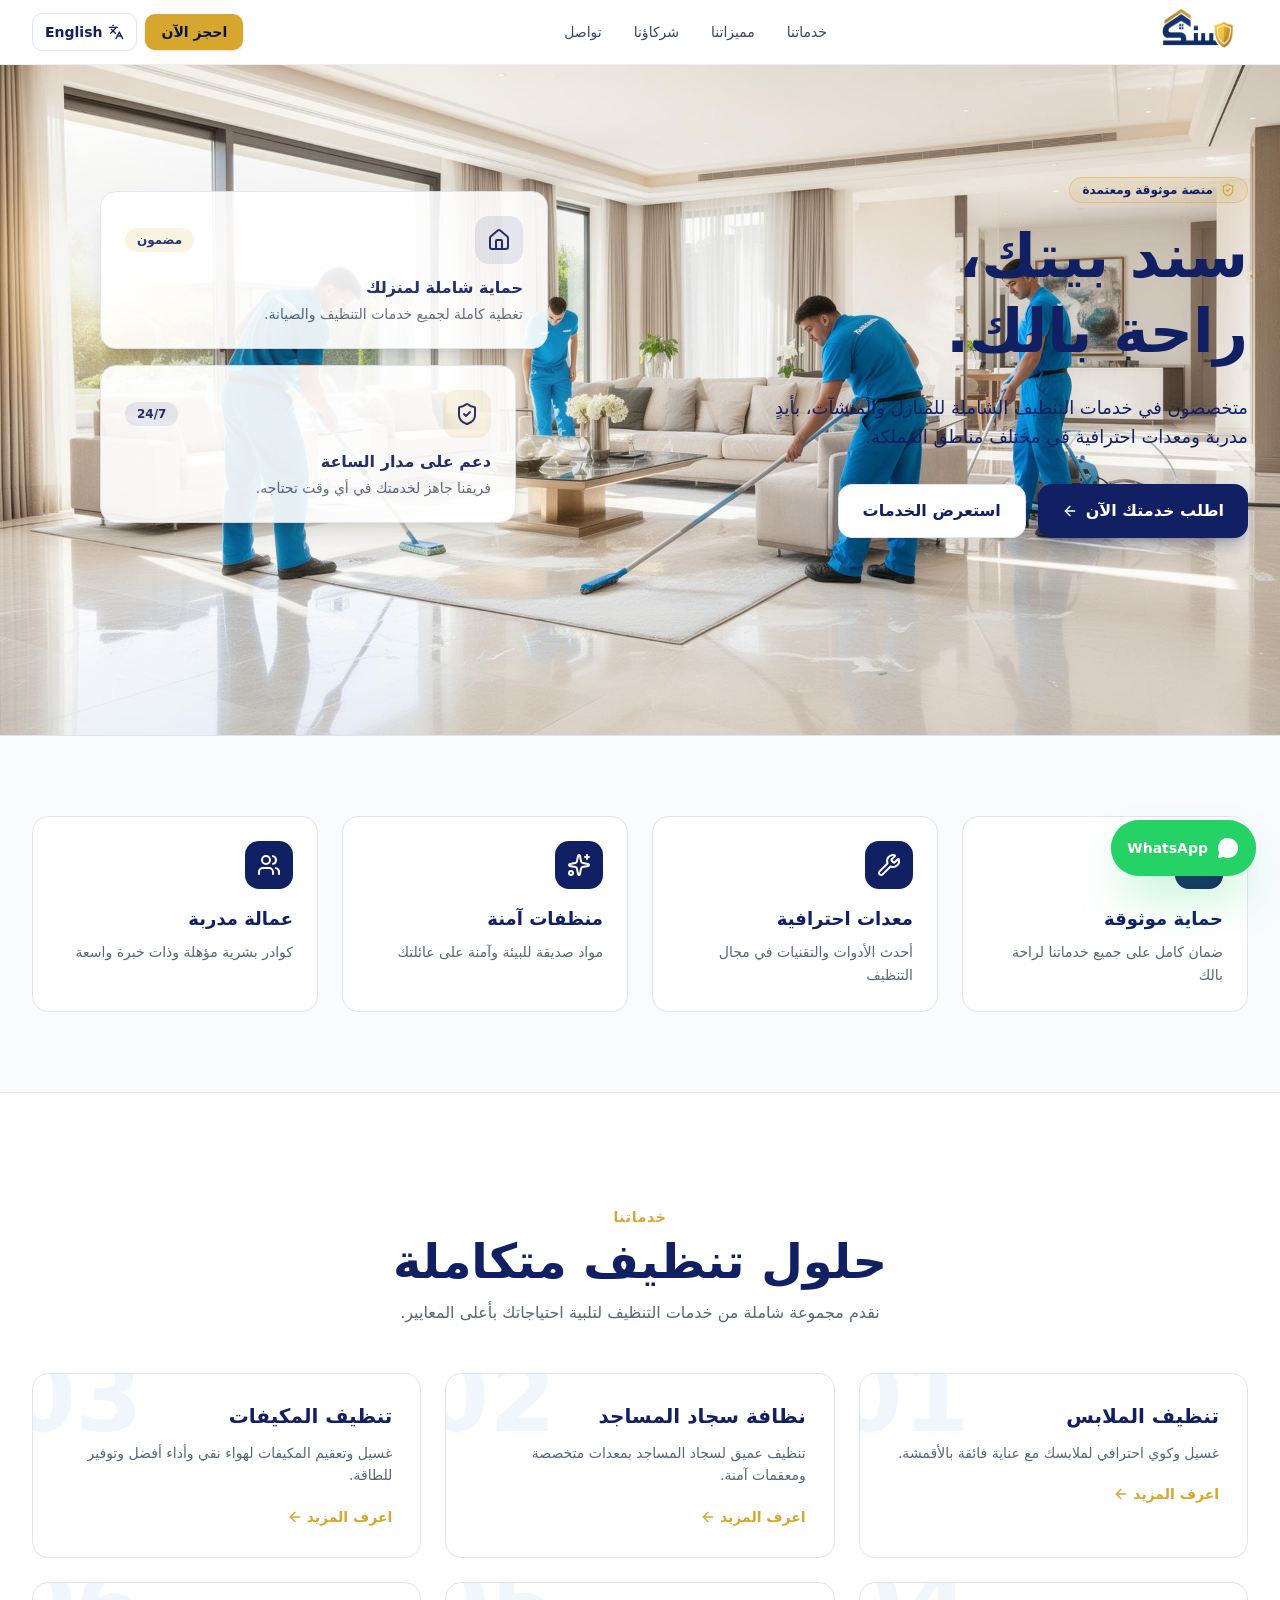
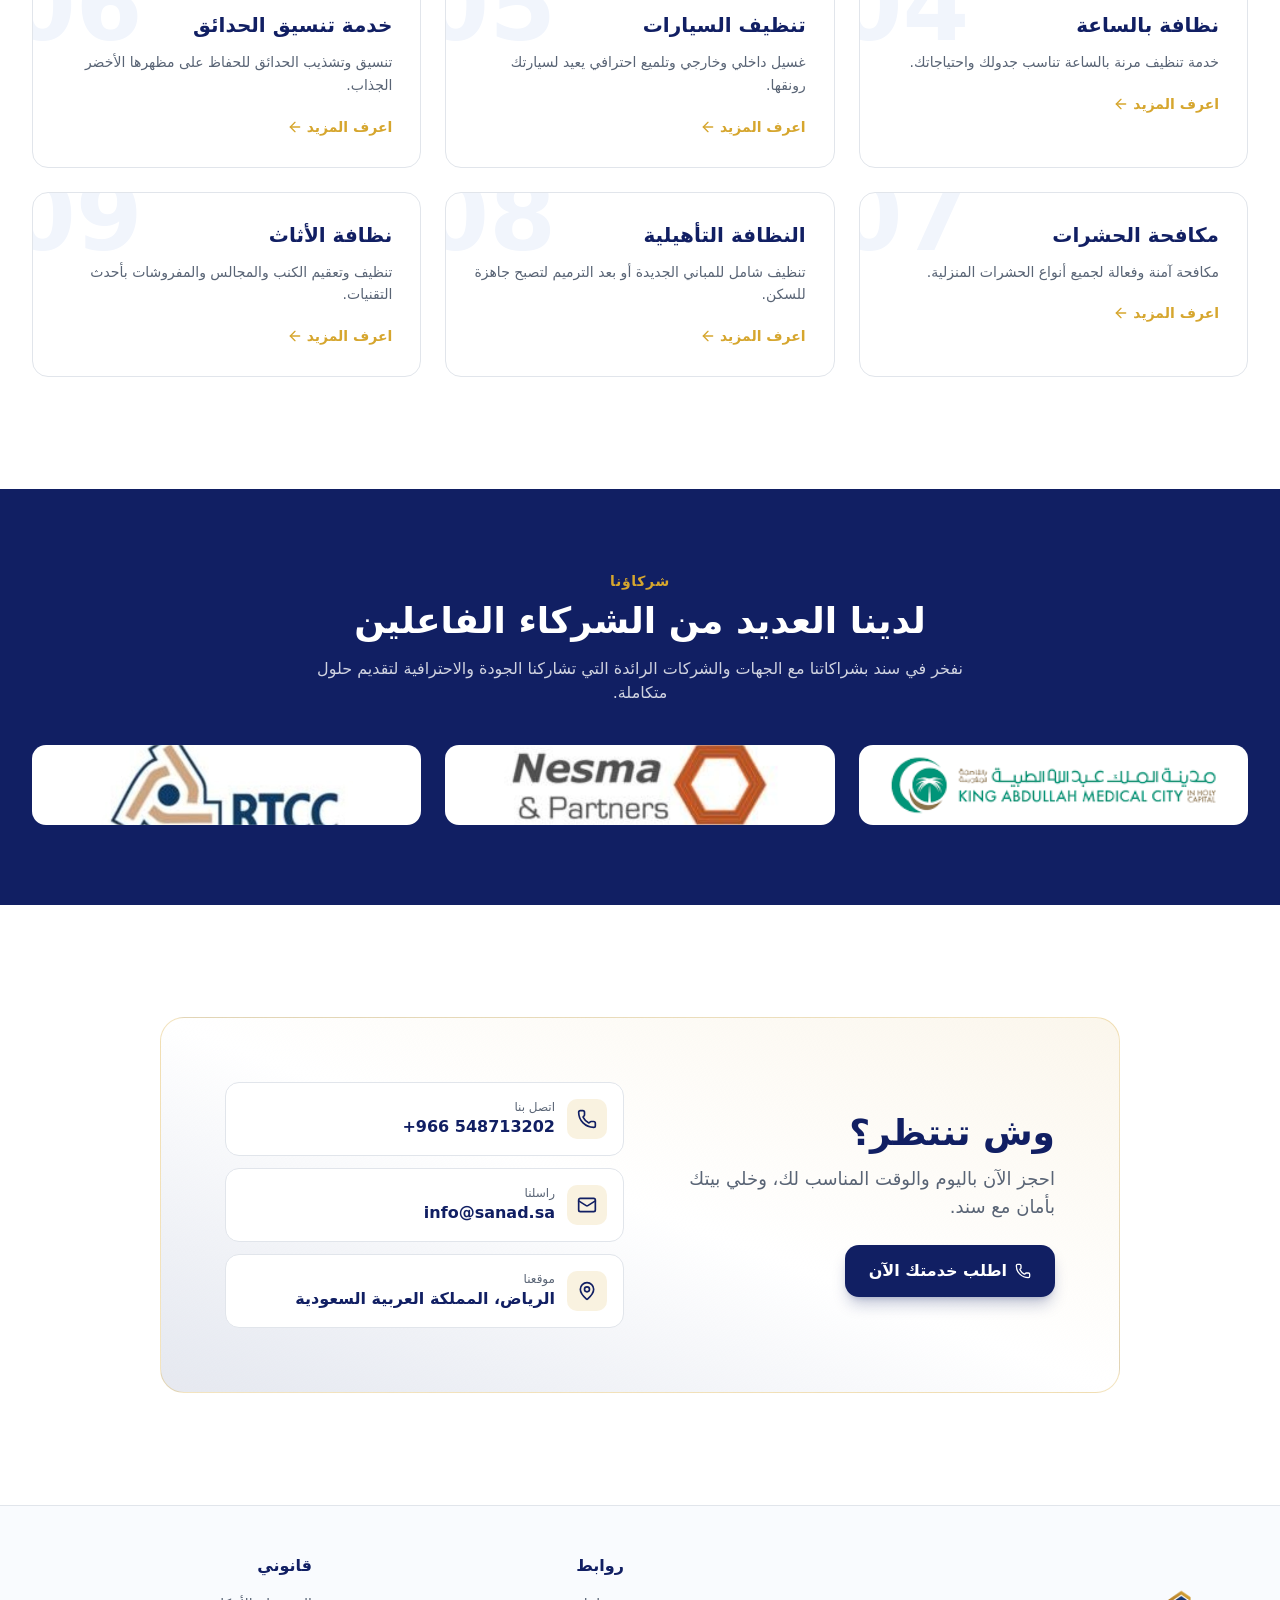
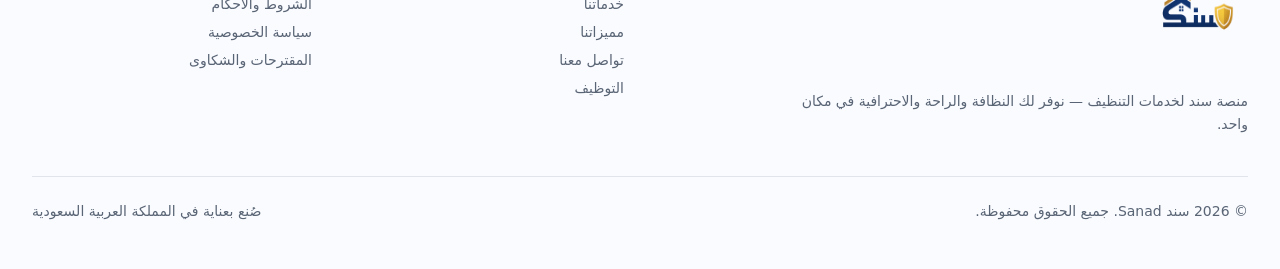
==== index-en.html @ 318b76b5 "first Sanad Push" ====
<!DOCTYPE html>
<html lang="ar" dir="rtl" data-tsd-source="assets/__root-3e9cccdb.tsx:116:5">
<head data-tsd-source="assets/__root-3e9cccdb.tsx:118:7">
    <meta charset="utf-8">
    <meta name="viewport" content="width=device-width, initial-scale=1">
    <link rel="stylesheet" href="assets/styles-c99f2f82.css" data-precedence="default">
    <link rel="stylesheet" href="https://fonts.googleapis.comassets/css2-e9511408.css?family=Tajawal:wght@400;500;700;900&amp;display=swap" data-precedence="default">
    <title>سند | خدمات العقار والصيانة المنزلية</title>
    <meta name="description" content="سند — منصة موثوقة لخدمات العقار والصيانة المنزلية في المملكة العربية السعودية. نوفر لك الحماية والراحة في منزلك.">
    <meta name="author" content="Sanad">
    <meta property="og:title" content="سند | خدمات العقار والصيانة المنزلية">
    <meta property="og:description" content="منصة موثوقة لخدمات العقار والصيانة المنزلية.">
    <meta property="og:type" content="website">
    <meta name="twitter:card" content="summary_large_image">
    <meta name="theme-color" content="#1a237e">
    <link rel="icon" href="/favicon.ico" type="image/x-icon">
    <style>
        /* Language toggle styles */
        body[data-lang="ar"] .lang-en { display: none; }
        body[data-lang="en"] .lang-ar { display: none; }
    </style>
</head>
<body data-lang="ar" data-tsd-source="assets/__root-3e9cccdb.tsx:121:7">
    <!--$-->
    <div class="min-h-screen bg-background text-foreground" dir="rtl" data-tsd-source="assets/index-b7a8ec6f.tsx:194:10">

        <!-- Header -->
        <header class="sticky top-0 z-50 border-b border-border/60 bg-background/85 backdrop-blur" data-tsd-source="assets/index-b7a8ec6f.tsx:196:7">
            <div class="mx-auto flex h-16 max-w-7xl items-center justify-between px-4 md:px-8" data-tsd-source="assets/index-b7a8ec6f.tsx:197:9">
                <div class="flex items-center gap-2" data-tsd-source="assets/index-b7a8ec6f.tsx:198:11">
                    <div  class="grid h-14 w-14 place-items-center rounded-lg bg-white text-primary" data-tsd-source="assets/index-b7a8ec6f.tsx:199:13">
                        <img style="height: 120px; width:100px " src="assets/sanadLogo.png" alt="شعار سند" class="h-12 w-12 object-contain">
                    </div>
                    <!--<span class="text-2xl font-black tracking-tight text-primary" data-tsd-source="assets/index-b7a8ec6f.tsx:202:13">سند</span>-->
                </div>
                <nav class="hidden items-center gap-8 text-sm font-medium text-foreground/80 md:flex" data-tsd-source="assets/index-b7a8ec6f.tsx:206:11">
                    <a href="#services" class="transition-colors hover:text-primary">
                        <span class="lang-ar">خدماتنا</span><span class="lang-en">Services</span>
                    </a>
                    <a href="#features" class="transition-colors hover:text-primary">
                        <span class="lang-ar">مميزاتنا</span><span class="lang-en">Features</span>
                    </a>
                    <a href="#partners" class="transition-colors hover:text-primary">
                        <span class="lang-ar">شركاؤنا</span><span class="lang-en">Partners</span>
                    </a>
                    <a href="#contact" class="transition-colors hover:text-primary">
                        <span class="lang-ar">تواصل</span><span class="lang-en">Contact</span>
                    </a>
                </nav>
                <div class="flex items-center gap-2" data-tsd-source="assets/index-b7a8ec6f.tsx:212:11">
                    <a href="#contact" class="inline-flex items-center gap-2 rounded-lg bg-gold px-4 py-2 text-sm font-bold text-gold-foreground shadow-sm transition hover:brightness-95">
                        <span class="lang-ar">احجز الآن</span><span class="lang-en">Book Now</span>
                    </a>
                    <button type="button" id="langToggle" aria-label="Toggle language" class="inline-flex items-center gap-1.5 rounded-lg border border-border bg-background px-3 py-2 text-sm font-bold text-primary transition hover:bg-secondary" data-tsd-source="assets/index-b7a8ec6f.tsx:216:13">
                        <svg xmlns="http://www.w3.org/2000/svg" width="24" height="24" viewBox="0 0 24 24" fill="none" stroke="currentColor" stroke-width="2" stroke-linecap="round" stroke-linejoin="round" class="lucide lucide-languages h-4 w-4" aria-hidden="true" data-tsd-source="assets/index-b7a8ec6f.tsx:217:15">
                            <path d="m5 8 6 6"></path>
                            <path d="m4 14 6-6 2-3"></path>
                            <path d="M2 5h12"></path>
                            <path d="M7 2h1"></path>
                            <path d="m22 22-5-10-5 10"></path>
                            <path d="M14 18h6"></path>
                        </svg>
                        <span id="langLabel">English</span>
                    </button>
                </div>
            </div>
        </header>


        <!-- Hero Section -->
        <section style="background-image: url(assets/Image/HeroImage.jpg); background-size: cover; background-position: center; height: 670px;" class="relative overflow-hidden" data-tsd-source="assets/index-b7a8ec6f.tsx:225:7">
            <div class="absolute inset-0 -z-10 bg-[radial-gradient(ellipse_at_top_right,theme(colors.gold/20),transparent_60%),radial-gradient(ellipse_at_bottom_left,theme(colors.primary/10),transparent_55%)]" data-tsd-source="assets/index-b7a8ec6f.tsx:226:9"></div>
            <div class="mx-auto grid max-w-7xl gap-12 px-4 py-20 md:grid-cols-2 md:px-8 md:py-28" data-tsd-source="assets/index-b7a8ec6f.tsx:227:9">
                <div class="flex flex-col justify-center" data-tsd-source="assets/index-b7a8ec6f.tsx:228:11">
                    <span class="mb-4 inline-flex w-fit items-center gap-2 rounded-full border border-gold/40 bg-gold/10 px-3 py-1 text-xs font-bold text-primary" data-tsd-source="assets/index-b7a8ec6f.tsx:229:13">
                        <svg xmlns="http://www.w3.org/2000/svg" width="24" height="24" viewBox="0 0 24 24" fill="none" stroke="currentColor" stroke-width="2" stroke-linecap="round" stroke-linejoin="round" class="lucide lucide-shield-check h-3.5 w-3.5 text-gold" aria-hidden="true" data-tsd-source="assets/index-b7a8ec6f.tsx:230:15">
                            <path d="M20 13c0 5-3.5 7.5-7.66 8.95a1 1 0 0 1-.67-.01C7.5 20.5 4 18 4 13V6a1 1 0 0 1 1-1c2 0 4.5-1.2 6.24-2.72a1.17 1.17 0 0 1 1.52 0C14.51 3.81 17 5 19 5a1 1 0 0 1 1 1z"></path>
                            <path d="m9 12 2 2 4-4"></path>
                        </svg>
                        <span class="lang-ar">منصة موثوقة ومعتمدة</span><span class="lang-en">Trusted & Certified Platform</span>
                    </span>
                    <h1 class="text-4xl font-black leading-tight text-primary md:text-6xl" data-tsd-source="assets/index-b7a8ec6f.tsx:233:13">
                        <span class="lang-ar">سند بيتك،<br>راحة بالك.</span>
                        <span class="lang-en">Sanad your home,<br>peace of mind.</span>
                    </h1>
                    <p class="text-primary mt-6 max-w-lg text-lg leading-relaxed text-muted-foreground " data-tsd-source="assets/index-b7a8ec6f.tsx:238:13">
                        <span class="lang-ar">متخصصون في خدمات التنظيف الشاملة للمنازل والمنشآت، بأيدٍ مدربة ومعدات احترافية في مختلف مناطق المملكة.</span>
                        <span class="lang-en">Specialists in comprehensive cleaning services for homes and facilities, with trained hands and professional equipment across the Kingdom.</span>
                    </p>
                    <div class="mt-8 flex flex-wrap gap-3" data-tsd-source="assets/index-b7a8ec6f.tsx:239:13">
                        <a href="#contact" class="inline-flex items-center gap-2 rounded-xl bg-primary px-6 py-3.5 text-base font-bold text-primary-foreground shadow-lg shadow-primary/25 transition hover:translate-y-[-1px]" data-tsd-source="assets/index-b7a8ec6f.tsx:240:15">
                            <span class="lang-ar">اطلب خدمتك الآن</span><span class="lang-en">Request Service Now</span>
                            <svg xmlns="http://www.w3.org/2000/svg" width="24" height="24" viewBox="0 0 24 24" fill="none" stroke="currentColor" stroke-width="2" stroke-linecap="round" stroke-linejoin="round" class="lucide lucide-arrow-left h-4 w-4" aria-hidden="true" data-tsd-source="assets/index-b7a8ec6f.tsx:242:17">
                                <path d="m12 19-7-7 7-7"></path>
                                <path d="M19 12H5"></path>
                            </svg>
                        </a>
                        <a href="#services" class="inline-flex items-center gap-2 rounded-xl border border-border bg-background px-6 py-3.5 text-base font-bold text-primary transition hover:bg-secondary" data-tsd-source="assets/index-b7a8ec6f.tsx:244:15">
                            <span class="lang-ar">استعرض الخدمات</span><span class="lang-en">Explore Services</span>
                        </a>
                    </div>
                </div>
                <div class="relative flex items-center justify-center" style="opacity: 90%;" data-tsd-source="assets/index-b7a8ec6f.tsx:249:11">
                    <div class="absolute inset-0 rounded-3xl bg-gradient-to-br from-primary/5 to-gold/10 blur-2xl" data-tsd-source="assets/index-b7a8ec6f.tsx:250:13"></div>
                    <div class="relative grid w-full max-w-md gap-4" data-tsd-source="assets/index-b7a8ec6f.tsx:251:13">
                        <div class="rounded-2xl border border-border bg-card p-6 shadow-xl" data-tsd-source="assets/index-b7a8ec6f.tsx:252:15">
                            <div class="mb-3 flex items-center justify-between" data-tsd-source="assets/index-b7a8ec6f.tsx:253:17">
                                <div class="grid h-12 w-12 place-items-center rounded-xl bg-primary/10 text-primary" data-tsd-source="assets/index-b7a8ec6f.tsx:254:19">
                                    <svg xmlns="http://www.w3.org/2000/svg" width="24" height="24" viewBox="0 0 24 24" fill="none" stroke="currentColor" stroke-width="2" stroke-linecap="round" stroke-linejoin="round" class="lucide lucide-house h-6 w-6" aria-hidden="true" data-tsd-source="assets/index-b7a8ec6f.tsx:255:21">
                                        <path d="M15 21v-8a1 1 0 0 0-1-1h-4a1 1 0 0 0-1 1v8"></path>
                                        <path d="M3 10a2 2 0 0 1 .709-1.528l7-6a2 2 0 0 1 2.582 0l7 6A2 2 0 0 1 21 10v9a2 2 0 0 1-2 2H5a2 2 0 0 1-2-2z"></path>
                                    </svg>
                                </div>
                                <span class="rounded-full bg-gold/15 px-3 py-1 text-xs font-bold text-primary" data-tsd-source="assets/index-b7a8ec6f.tsx:257:19">
                                    <span class="lang-ar">مضمون</span><span class="lang-en">Guaranteed</span>
                                </span>
                            </div>
                            <h3 class="font-bold text-primary" data-tsd-source="assets/index-b7a8ec6f.tsx:259:17">
                                <span class="lang-ar">حماية شاملة لمنزلك</span><span class="lang-en">Comprehensive Home Protection</span>
                            </h3>
                            <p class="mt-1 text-sm text-muted-foreground" data-tsd-source="assets/index-b7a8ec6f.tsx:260:17">
                                <span class="lang-ar">تغطية كاملة لجميع خدمات التنظيف والصيانة.</span><span class="lang-en">Complete coverage for all cleaning and maintenance services.</span>
                            </p>
                        </div>
                        <div class="ms-8 rounded-2xl border border-border bg-card p-6 shadow-xl" data-tsd-source="assets/index-b7a8ec6f.tsx:262:15">
                            <div class="mb-3 flex items-center justify-between" data-tsd-source="assets/index-b7a8ec6f.tsx:263:17">
                                <div class="grid h-12 w-12 place-items-center rounded-xl bg-gold/15 text-primary" data-tsd-source="assets/index-b7a8ec6f.tsx:264:19">
                                    <svg xmlns="http://www.w3.org/2000/svg" width="24" height="24" viewBox="0 0 24 24" fill="none" stroke="currentColor" stroke-width="2" stroke-linecap="round" stroke-linejoin="round" class="lucide lucide-shield-check h-6 w-6" aria-hidden="true" data-tsd-source="assets/index-b7a8ec6f.tsx:265:21">
                                        <path d="M20 13c0 5-3.5 7.5-7.66 8.95a1 1 0 0 1-.67-.01C7.5 20.5 4 18 4 13V6a1 1 0 0 1 1-1c2 0 4.5-1.2 6.24-2.72a1.17 1.17 0 0 1 1.52 0C14.51 3.81 17 5 19 5a1 1 0 0 1 1 1z"></path>
                                        <path d="m9 12 2 2 4-4"></path>
                                    </svg>
                                </div>
                                <span class="rounded-full bg-primary/10 px-3 py-1 text-xs font-bold text-primary" data-tsd-source="assets/index-b7a8ec6f.tsx:267:19">24/7</span>
                            </div>
                            <h3 class="font-bold text-primary" data-tsd-source="assets/index-b7a8ec6f.tsx:269:17">
                                <span class="lang-ar">دعم على مدار الساعة</span><span class="lang-en">24/7 Support</span>
                            </h3>
                            <p class="mt-1 text-sm text-muted-foreground" data-tsd-source="assets/index-b7a8ec6f.tsx:270:17">
                                <span class="lang-ar">فريقنا جاهز لخدمتك في أي وقت تحتاجه.</span><span class="lang-en">Our team is ready to serve you anytime you need.</span>
                            </p>
                        </div>
                    </div>
                </div>
            </div>
        </section>

        <!-- Features Section -->
        <section id="features" class="border-y border-border bg-secondary/40 py-16 md:py-20" data-tsd-source="assets/index-b7a8ec6f.tsx:278:7">
            <div class="mx-auto max-w-7xl px-4 md:px-8" data-tsd-source="assets/index-b7a8ec6f.tsx:279:9">
                <div class="grid gap-6 sm:grid-cols-2 lg:grid-cols-4" data-tsd-source="assets/index-b7a8ec6f.tsx:280:11">
                    <div class="group rounded-2xl border border-border bg-card p-6 transition hover:border-gold/60 hover:shadow-lg" data-tsd-source="assets/index-b7a8ec6f.tsx:286:20">
                        <div class="mb-4 grid h-12 w-12 place-items-center rounded-xl bg-primary text-primary-foreground transition group-hover:bg-gold group-hover:text-gold-foreground" data-tsd-source="assets/index-b7a8ec6f.tsx:287:19">
                            <svg xmlns="http://www.w3.org/2000/svg" width="24" height="24" viewBox="0 0 24 24" fill="none" stroke="currentColor" stroke-width="2" stroke-linecap="round" stroke-linejoin="round" class="lucide lucide-shield-check h-6 w-6" aria-hidden="true" data-tsd-source="assets/index-b7a8ec6f.tsx:288:21">
                                <path d="M20 13c0 5-3.5 7.5-7.66 8.95a1 1 0 0 1-.67-.01C7.5 20.5 4 18 4 13V6a1 1 0 0 1 1-1c2 0 4.5-1.2 6.24-2.72a1.17 1.17 0 0 1 1.52 0C14.51 3.81 17 5 19 5a1 1 0 0 1 1 1z"></path>
                                <path d="m9 12 2 2 4-4"></path>
                            </svg>
                        </div>
                        <h3 class="text-lg font-bold text-primary" data-tsd-source="assets/index-b7a8ec6f.tsx:290:19">
                            <span class="lang-ar">حماية موثوقة</span><span class="lang-en">Reliable Protection</span>
                        </h3>
                        <p class="mt-2 text-sm leading-relaxed text-muted-foreground" data-tsd-source="assets/index-b7a8ec6f.tsx:291:19">
                            <span class="lang-ar">ضمان كامل على جميع خدماتنا لراحة بالك</span><span class="lang-en">Full guarantee on all our services for your peace of mind</span>
                        </p>
                    </div>
                    <div class="group rounded-2xl border border-border bg-card p-6 transition hover:border-gold/60 hover:shadow-lg" data-tsd-source="assets/index-b7a8ec6f.tsx:286:20">
                        <div class="mb-4 grid h-12 w-12 place-items-center rounded-xl bg-primary text-primary-foreground transition group-hover:bg-gold group-hover:text-gold-foreground" data-tsd-source="assets/index-b7a8ec6f.tsx:287:19">
                            <svg xmlns="http://www.w3.org/2000/svg" width="24" height="24" viewBox="0 0 24 24" fill="none" stroke="currentColor" stroke-width="2" stroke-linecap="round" stroke-linejoin="round" class="lucide lucide-wrench h-6 w-6" aria-hidden="true" data-tsd-source="assets/index-b7a8ec6f.tsx:288:21">
                                <path d="M14.7 6.3a1 1 0 0 0 0 1.4l1.6 1.6a1 1 0 0 0 1.4 0l3.106-3.105c.32-.322.863-.22.983.218a6 6 0 0 1-8.259 7.057l-7.91 7.91a1 1 0 0 1-2.999-3l7.91-7.91a6 6 0 0 1 7.057-8.259c.438.12.54.662.219.984z"></path>
                            </svg>
                        </div>
                        <h3 class="text-lg font-bold text-primary" data-tsd-source="assets/index-b7a8ec6f.tsx:290:19">
                            <span class="lang-ar">معدات احترافية</span><span class="lang-en">Professional Equipment</span>
                        </h3>
                        <p class="mt-2 text-sm leading-relaxed text-muted-foreground" data-tsd-source="assets/index-b7a8ec6f.tsx:291:19">
                            <span class="lang-ar">أحدث الأدوات والتقنيات في مجال التنظيف</span><span class="lang-en">Latest tools and technologies in cleaning</span>
                        </p>
                    </div>
                    <div class="group rounded-2xl border border-border bg-card p-6 transition hover:border-gold/60 hover:shadow-lg" data-tsd-source="assets/index-b7a8ec6f.tsx:286:20">
                        <div class="mb-4 grid h-12 w-12 place-items-center rounded-xl bg-primary text-primary-foreground transition group-hover:bg-gold group-hover:text-gold-foreground" data-tsd-source="assets/index-b7a8ec6f.tsx:287:19">
                            <svg xmlns="http://www.w3.org/2000/svg" width="24" height="24" viewBox="0 0 24 24" fill="none" stroke="currentColor" stroke-width="2" stroke-linecap="round" stroke-linejoin="round" class="lucide lucide-sparkles h-6 w-6" aria-hidden="true" data-tsd-source="assets/index-b7a8ec6f.tsx:288:21">
                                <path d="M11.017 2.814a1 1 0 0 1 1.966 0l1.051 5.558a2 2 0 0 0 1.594 1.594l5.558 1.051a1 1 0 0 1 0 1.966l-5.558 1.051a2 2 0 0 0-1.594 1.594l-1.051 5.558a1 1 0 0 1-1.966 0l-1.051-5.558a2 2 0 0 0-1.594-1.594l-5.558-1.051a1 1 0 0 1 0-1.966l5.558-1.051a2 2 0 0 0 1.594-1.594z"></path>
                                <path d="M20 2v4"></path>
                                <path d="M22 4h-4"></path>
                                <circle cx="4" cy="20" r="2"></circle>
                            </svg>
                        </div>
                        <h3 class="text-lg font-bold text-primary" data-tsd-source="assets/index-b7a8ec6f.tsx:290:19">
                            <span class="lang-ar">منظفات آمنة</span><span class="lang-en">Safe Detergents</span>
                        </h3>
                        <p class="mt-2 text-sm leading-relaxed text-muted-foreground" data-tsd-source="assets/index-b7a8ec6f.tsx:291:19">
                            <span class="lang-ar">مواد صديقة للبيئة وآمنة على عائلتك</span><span class="lang-en">Eco-friendly and safe for your family</span>
                        </p>
                    </div>
                    <div class="group rounded-2xl border border-border bg-card p-6 transition hover:border-gold/60 hover:shadow-lg" data-tsd-source="assets/index-b7a8ec6f.tsx:286:20">
                        <div class="mb-4 grid h-12 w-12 place-items-center rounded-xl bg-primary text-primary-foreground transition group-hover:bg-gold group-hover:text-gold-foreground" data-tsd-source="assets/index-b7a8ec6f.tsx:287:19">
                            <svg xmlns="http://www.w3.org/2000/svg" width="24" height="24" viewBox="0 0 24 24" fill="none" stroke="currentColor" stroke-width="2" stroke-linecap="round" stroke-linejoin="round" class="lucide lucide-users h-6 w-6" aria-hidden="true" data-tsd-source="assets/index-b7a8ec6f.tsx:288:21">
                                <path d="M16 21v-2a4 4 0 0 0-4-4H6a4 4 0 0 0-4 4v2"></path>
                                <path d="M16 3.128a4 4 0 0 1 0 7.744"></path>
                                <path d="M22 21v-2a4 4 0 0 0-3-3.87"></path>
                                <circle cx="9" cy="7" r="4"></circle>
                            </svg>
                        </div>
                        <h3 class="text-lg font-bold text-primary" data-tsd-source="assets/index-b7a8ec6f.tsx:290:19">
                            <span class="lang-ar">عمالة مدربة</span><span class="lang-en">Trained Staff</span>
                        </h3>
                        <p class="mt-2 text-sm leading-relaxed text-muted-foreground" data-tsd-source="assets/index-b7a8ec6f.tsx:291:19">
                            <span class="lang-ar">كوادر بشرية مؤهلة وذات خبرة واسعة</span><span class="lang-en">Qualified and experienced personnel</span>
                        </p>
                    </div>
                </div>
            </div>
        </section>

        <!-- Services Section -->
        <section id="services" class="py-20 md:py-28" data-tsd-source="assets/index-b7a8ec6f.tsx:299:7">
            <div class="mx-auto max-w-7xl px-4 md:px-8" data-tsd-source="assets/index-b7a8ec6f.tsx:300:9">
                <div class="mb-12 text-center" data-tsd-source="assets/index-b7a8ec6f.tsx:301:11">
                    <span class="text-sm font-bold uppercase tracking-wider text-gold" data-tsd-source="assets/index-b7a8ec6f.tsx:302:13">
                        <span class="lang-ar">خدماتنا</span><span class="lang-en">Our Services</span>
                    </span>
                    <h2 class="mt-2 text-3xl font-black text-primary md:text-5xl" data-tsd-source="assets/index-b7a8ec6f.tsx:303:13">
                        <span class="lang-ar">حلول تنظيف متكاملة</span><span class="lang-en">Integrated Cleaning Solutions</span>
                    </h2>
                    <p class="mx-auto mt-4 max-w-2xl text-muted-foreground" data-tsd-source="assets/index-b7a8ec6f.tsx:304:13">
                        <span class="lang-ar">نقدم مجموعة شاملة من خدمات التنظيف لتلبية احتياجاتك بأعلى المعايير.</span><span class="lang-en">We offer a comprehensive range of cleaning services to meet your needs with the highest standards.</span>
                    </p>
                </div>
                <div class="grid gap-6 md:grid-cols-2 lg:grid-cols-3" data-tsd-source="assets/index-b7a8ec6f.tsx:306:11">

                    <!-- Service 01 -->
                    <div class="relative overflow-hidden rounded-2xl border border-border bg-card p-7 transition hover:shadow-xl" data-tsd-source="assets/index-b7a8ec6f.tsx:307:39">
                        <div class="absolute -end-6 -top-6 text-8xl font-black text-secondary" data-tsd-source="assets/index-b7a8ec6f.tsx:308:17">01</div>
                        <div class="relative" data-tsd-source="assets/index-b7a8ec6f.tsx:311:17">
                            <h3 class="text-xl font-bold text-primary" data-tsd-source="assets/index-b7a8ec6f.tsx:312:19">
                                <span class="lang-ar">تنظيف الملابس</span><span class="lang-en">Laundry Cleaning</span>
                            </h3>
                            <p class="mt-3 text-sm leading-relaxed text-muted-foreground" data-tsd-source="assets/index-b7a8ec6f.tsx:313:19">
                                <span class="lang-ar">غسيل وكوي احترافي لملابسك مع عناية فائقة بالأقمشة.</span><span class="lang-en">Professional washing and ironing for your clothes with utmost fabric care.</span>
                            </p>
                            <div class="mt-5 inline-flex items-center gap-1 text-sm font-bold text-gold" data-tsd-source="assets/index-b7a8ec6f.tsx:314:19">
                                <span class="lang-ar">اعرف المزيد</span><span class="lang-en">Learn More</span>
                                <svg xmlns="http://www.w3.org/2000/svg" width="24" height="24" viewBox="0 0 24 24" fill="none" stroke="currentColor" stroke-width="2" stroke-linecap="round" stroke-linejoin="round" class="lucide lucide-arrow-left h-4 w-4" aria-hidden="true" data-tsd-source="assets/index-b7a8ec6f.tsx:315:35">
                                    <path d="m12 19-7-7 7-7"></path>
                                    <path d="M19 12H5"></path>
                                </svg>
                            </div>
                        </div>
                    </div>

                    <!-- Service 02 -->
                    <div class="relative overflow-hidden rounded-2xl border border-border bg-card p-7 transition hover:shadow-xl" data-tsd-source="assets/index-b7a8ec6f.tsx:307:39">
                        <div class="absolute -end-6 -top-6 text-8xl font-black text-secondary" data-tsd-source="assets/index-b7a8ec6f.tsx:308:17">02</div>
                        <div class="relative" data-tsd-source="assets/index-b7a8ec6f.tsx:311:17">
                            <h3 class="text-xl font-bold text-primary" data-tsd-source="assets/index-b7a8ec6f.tsx:312:19">
                                <span class="lang-ar">نظافة سجاد المساجد</span><span class="lang-en">Mosque Carpet Cleaning</span>
                            </h3>
                            <p class="mt-3 text-sm leading-relaxed text-muted-foreground" data-tsd-source="assets/index-b7a8ec6f.tsx:313:19">
                                <span class="lang-ar">تنظيف عميق لسجاد المساجد بمعدات متخصصة ومعقمات آمنة.</span><span class="lang-en">Deep cleaning of mosque carpets with specialized equipment and safe disinfectants.</span>
                            </p>
                            <div class="mt-5 inline-flex items-center gap-1 text-sm font-bold text-gold" data-tsd-source="assets/index-b7a8ec6f.tsx:314:19">
                                <span class="lang-ar">اعرف المزيد</span><span class="lang-en">Learn More</span>
                                <svg xmlns="http://www.w3.org/2000/svg" width="24" height="24" viewBox="0 0 24 24" fill="none" stroke="currentColor" stroke-width="2" stroke-linecap="round" stroke-linejoin="round" class="lucide lucide-arrow-left h-4 w-4" aria-hidden="true" data-tsd-source="assets/index-b7a8ec6f.tsx:315:35">
                                    <path d="m12 19-7-7 7-7"></path>
                                    <path d="M19 12H5"></path>
                                </svg>
                            </div>
                        </div>
                    </div>

                    <!-- Service 03 -->
                    <div class="relative overflow-hidden rounded-2xl border border-border bg-card p-7 transition hover:shadow-xl" data-tsd-source="assets/index-b7a8ec6f.tsx:307:39">
                        <div class="absolute -end-6 -top-6 text-8xl font-black text-secondary" data-tsd-source="assets/index-b7a8ec6f.tsx:308:17">03</div>
                        <div class="relative" data-tsd-source="assets/index-b7a8ec6f.tsx:311:17">
                            <h3 class="text-xl font-bold text-primary" data-tsd-source="assets/index-b7a8ec6f.tsx:312:19">
                                <span class="lang-ar">تنظيف المكيفات</span><span class="lang-en">AC Cleaning</span>
                            </h3>
                            <p class="mt-3 text-sm leading-relaxed text-muted-foreground" data-tsd-source="assets/index-b7a8ec6f.tsx:313:19">
                                <span class="lang-ar">غسيل وتعقيم المكيفات لهواء نقي وأداء أفضل وتوفير للطاقة.</span><span class="lang-en">Washing and sterilizing air conditioners for fresh air, better performance, and energy saving.</span>
                            </p>
                            <div class="mt-5 inline-flex items-center gap-1 text-sm font-bold text-gold" data-tsd-source="assets/index-b7a8ec6f.tsx:314:19">
                                <span class="lang-ar">اعرف المزيد</span><span class="lang-en">Learn More</span>
                                <svg xmlns="http://www.w3.org/2000/svg" width="24" height="24" viewBox="0 0 24 24" fill="none" stroke="currentColor" stroke-width="2" stroke-linecap="round" stroke-linejoin="round" class="lucide lucide-arrow-left h-4 w-4" aria-hidden="true" data-tsd-source="assets/index-b7a8ec6f.tsx:315:35">
                                    <path d="m12 19-7-7 7-7"></path>
                                    <path d="M19 12H5"></path>
                                </svg>
                            </div>
                        </div>
                    </div>

                    <!-- Service 04 -->
                    <div class="relative overflow-hidden rounded-2xl border border-border bg-card p-7 transition hover:shadow-xl" data-tsd-source="assets/index-b7a8ec6f.tsx:307:39">
                        <div class="absolute -end-6 -top-6 text-8xl font-black text-secondary" data-tsd-source="assets/index-b7a8ec6f.tsx:308:17">04</div>
                        <div class="relative" data-tsd-source="assets/index-b7a8ec6f.tsx:311:17">
                            <h3 class="text-xl font-bold text-primary" data-tsd-source="assets/index-b7a8ec6f.tsx:312:19">
                                <span class="lang-ar">نظافة بالساعة</span><span class="lang-en">Hourly Cleaning</span>
                            </h3>
                            <p class="mt-3 text-sm leading-relaxed text-muted-foreground" data-tsd-source="assets/index-b7a8ec6f.tsx:313:19">
                                <span class="lang-ar">خدمة تنظيف مرنة بالساعة تناسب جدولك واحتياجاتك.</span><span class="lang-en">Flexible hourly cleaning service that fits your schedule and needs.</span>
                            </p>
                            <div class="mt-5 inline-flex items-center gap-1 text-sm font-bold text-gold" data-tsd-source="assets/index-b7a8ec6f.tsx:314:19">
                                <span class="lang-ar">اعرف المزيد</span><span class="lang-en">Learn More</span>
                                <svg xmlns="http://www.w3.org/2000/svg" width="24" height="24" viewBox="0 0 24 24" fill="none" stroke="currentColor" stroke-width="2" stroke-linecap="round" stroke-linejoin="round" class="lucide lucide-arrow-left h-4 w-4" aria-hidden="true" data-tsd-source="assets/index-b7a8ec6f.tsx:315:35">
                                    <path d="m12 19-7-7 7-7"></path>
                                    <path d="M19 12H5"></path>
                                </svg>
                            </div>
                        </div>
                    </div>

                    <!-- Service 05 -->
                    <div class="relative overflow-hidden rounded-2xl border border-border bg-card p-7 transition hover:shadow-xl" data-tsd-source="assets/index-b7a8ec6f.tsx:307:39">
                        <div class="absolute -end-6 -top-6 text-8xl font-black text-secondary" data-tsd-source="assets/index-b7a8ec6f.tsx:308:17">05</div>
                        <div class="relative" data-tsd-source="assets/index-b7a8ec6f.tsx:311:17">
                            <h3 class="text-xl font-bold text-primary" data-tsd-source="assets/index-b7a8ec6f.tsx:312:19">
                                <span class="lang-ar">تنظيف السيارات</span><span class="lang-en">Car Cleaning</span>
                            </h3>
                            <p class="mt-3 text-sm leading-relaxed text-muted-foreground" data-tsd-source="assets/index-b7a8ec6f.tsx:313:19">
                                <span class="lang-ar">غسيل داخلي وخارجي وتلميع احترافي يعيد لسيارتك رونقها.</span><span class="lang-en">Interior and exterior washing with professional polishing to restore your car's shine.</span>
                            </p>
                            <div class="mt-5 inline-flex items-center gap-1 text-sm font-bold text-gold" data-tsd-source="assets/index-b7a8ec6f.tsx:314:19">
                                <span class="lang-ar">اعرف المزيد</span><span class="lang-en">Learn More</span>
                                <svg xmlns="http://www.w3.org/2000/svg" width="24" height="24" viewBox="0 0 24 24" fill="none" stroke="currentColor" stroke-width="2" stroke-linecap="round" stroke-linejoin="round" class="lucide lucide-arrow-left h-4 w-4" aria-hidden="true" data-tsd-source="assets/index-b7a8ec6f.tsx:315:35">
                                    <path d="m12 19-7-7 7-7"></path>
                                    <path d="M19 12H5"></path>
                                </svg>
                            </div>
                        </div>
                    </div>

                    <!-- Service 06 -->
                    <div class="relative overflow-hidden rounded-2xl border border-border bg-card p-7 transition hover:shadow-xl" data-tsd-source="assets/index-b7a8ec6f.tsx:307:39">
                        <div class="absolute -end-6 -top-6 text-8xl font-black text-secondary" data-tsd-source="assets/index-b7a8ec6f.tsx:308:17">06</div>
                        <div class="relative" data-tsd-source="assets/index-b7a8ec6f.tsx:311:17">
                            <h3 class="text-xl font-bold text-primary" data-tsd-source="assets/index-b7a8ec6f.tsx:312:19">
                                <span class="lang-ar">خدمة تنسيق الحدائق</span><span class="lang-en">Garden Landscaping</span>
                            </h3>
                            <p class="mt-3 text-sm leading-relaxed text-muted-foreground" data-tsd-source="assets/index-b7a8ec6f.tsx:313:19">
                                <span class="lang-ar">تنسيق وتشذيب الحدائق للحفاظ على مظهرها الأخضر الجذاب.</span><span class="lang-en">Garden arrangement and trimming to maintain their attractive green appearance.</span>
                            </p>
                            <div class="mt-5 inline-flex items-center gap-1 text-sm font-bold text-gold" data-tsd-source="assets/index-b7a8ec6f.tsx:314:19">
                                <span class="lang-ar">اعرف المزيد</span><span class="lang-en">Learn More</span>
                                <svg xmlns="http://www.w3.org/2000/svg" width="24" height="24" viewBox="0 0 24 24" fill="none" stroke="currentColor" stroke-width="2" stroke-linecap="round" stroke-linejoin="round" class="lucide lucide-arrow-left h-4 w-4" aria-hidden="true" data-tsd-source="assets/index-b7a8ec6f.tsx:315:35">
                                    <path d="m12 19-7-7 7-7"></path>
                                    <path d="M19 12H5"></path>
                                </svg>
                            </div>
                        </div>
                    </div>

                    <!-- Service 07 -->
                    <div class="relative overflow-hidden rounded-2xl border border-border bg-card p-7 transition hover:shadow-xl" data-tsd-source="assets/index-b7a8ec6f.tsx:307:39">
                        <div class="absolute -end-6 -top-6 text-8xl font-black text-secondary" data-tsd-source="assets/index-b7a8ec6f.tsx:308:17">07</div>
                        <div class="relative" data-tsd-source="assets/index-b7a8ec6f.tsx:311:17">
                            <h3 class="text-xl font-bold text-primary" data-tsd-source="assets/index-b7a8ec6f.tsx:312:19">
                                <span class="lang-ar">مكافحة الحشرات</span><span class="lang-en">Pest Control</span>
                            </h3>
                            <p class="mt-3 text-sm leading-relaxed text-muted-foreground" data-tsd-source="assets/index-b7a8ec6f.tsx:313:19">
                                <span class="lang-ar">مكافحة آمنة وفعالة لجميع أنواع الحشرات المنزلية.</span><span class="lang-en">Safe and effective control of all types of household pests.</span>
                            </p>
                            <div class="mt-5 inline-flex items-center gap-1 text-sm font-bold text-gold" data-tsd-source="assets/index-b7a8ec6f.tsx:314:19">
                                <span class="lang-ar">اعرف المزيد</span><span class="lang-en">Learn More</span>
                                <svg xmlns="http://www.w3.org/2000/svg" width="24" height="24" viewBox="0 0 24 24" fill="none" stroke="currentColor" stroke-width="2" stroke-linecap="round" stroke-linejoin="round" class="lucide lucide-arrow-left h-4 w-4" aria-hidden="true" data-tsd-source="assets/index-b7a8ec6f.tsx:315:35">
                                    <path d="m12 19-7-7 7-7"></path>
                                    <path d="M19 12H5"></path>
                                </svg>
                            </div>
                        </div>
                    </div>

                    <!-- Service 08 -->
                    <div class="relative overflow-hidden rounded-2xl border border-border bg-card p-7 transition hover:shadow-xl" data-tsd-source="assets/index-b7a8ec6f.tsx:307:39">
                        <div class="absolute -end-6 -top-6 text-8xl font-black text-secondary" data-tsd-source="assets/index-b7a8ec6f.tsx:308:17">08</div>
                        <div class="relative" data-tsd-source="assets/index-b7a8ec6f.tsx:311:17">
                            <h3 class="text-xl font-bold text-primary" data-tsd-source="assets/index-b7a8ec6f.tsx:312:19">
                                <span class="lang-ar">النظافة التأهيلية</span><span class="lang-en">Rehabilitation Cleaning</span>
                            </h3>
                            <p class="mt-3 text-sm leading-relaxed text-muted-foreground" data-tsd-source="assets/index-b7a8ec6f.tsx:313:19">
                                <span class="lang-ar">تنظيف شامل للمباني الجديدة أو بعد الترميم لتصبح جاهزة للسكن.</span><span class="lang-en">Comprehensive cleaning for new buildings or after renovation to be ready for occupancy.</span>
                            </p>
                            <div class="mt-5 inline-flex items-center gap-1 text-sm font-bold text-gold" data-tsd-source="assets/index-b7a8ec6f.tsx:314:19">
                                <span class="lang-ar">اعرف المزيد</span><span class="lang-en">Learn More</span>
                                <svg xmlns="http://www.w3.org/2000/svg" width="24" height="24" viewBox="0 0 24 24" fill="none" stroke="currentColor" stroke-width="2" stroke-linecap="round" stroke-linejoin="round" class="lucide lucide-arrow-left h-4 w-4" aria-hidden="true" data-tsd-source="assets/index-b7a8ec6f.tsx:315:35">
                                    <path d="m12 19-7-7 7-7"></path>
                                    <path d="M19 12H5"></path>
                                </svg>
                            </div>
                        </div>
                    </div>

                    <!-- Service 09 -->
                    <div class="relative overflow-hidden rounded-2xl border border-border bg-card p-7 transition hover:shadow-xl" data-tsd-source="assets/index-b7a8ec6f.tsx:307:39">
                        <div class="absolute -end-6 -top-6 text-8xl font-black text-secondary" data-tsd-source="assets/index-b7a8ec6f.tsx:308:17">09</div>
                        <div class="relative" data-tsd-source="assets/index-b7a8ec6f.tsx:311:17">
                            <h3 class="text-xl font-bold text-primary" data-tsd-source="assets/index-b7a8ec6f.tsx:312:19">
                                <span class="lang-ar">نظافة الأثاث</span><span class="lang-en">Furniture Cleaning</span>
                            </h3>
                            <p class="mt-3 text-sm leading-relaxed text-muted-foreground" data-tsd-source="assets/index-b7a8ec6f.tsx:313:19">
                                <span class="lang-ar">تنظيف وتعقيم الكنب والمجالس والمفروشات بأحدث التقنيات.</span><span class="lang-en">Cleaning and sanitizing sofas, seating, and upholstery with the latest techniques.</span>
                            </p>
                            <div class="mt-5 inline-flex items-center gap-1 text-sm font-bold text-gold" data-tsd-source="assets/index-b7a8ec6f.tsx:314:19">
                                <span class="lang-ar">اعرف المزيد</span><span class="lang-en">Learn More</span>
                                <svg xmlns="http://www.w3.org/2000/svg" width="24" height="24" viewBox="0 0 24 24" fill="none" stroke="currentColor" stroke-width="2" stroke-linecap="round" stroke-linejoin="round" class="lucide lucide-arrow-left h-4 w-4" aria-hidden="true" data-tsd-source="assets/index-b7a8ec6f.tsx:315:35">
                                    <path d="m12 19-7-7 7-7"></path>
                                    <path d="M19 12H5"></path>
                                </svg>
                            </div>
                        </div>
                    </div>

                </div>
            </div>
        </section>

        <!-- Partners Section -->
        <section id="partners" class="bg-primary py-16 text-primary-foreground md:py-20" data-tsd-source="assets/index-b7a8ec6f.tsx:324:7">
            <div class="mx-auto max-w-7xl px-4 md:px-8" data-tsd-source="assets/index-b7a8ec6f.tsx:325:9">
                <div class="text-center" data-tsd-source="assets/index-b7a8ec6f.tsx:326:11">
                    <span class="text-sm font-bold uppercase tracking-wider text-gold" data-tsd-source="assets/index-b7a8ec6f.tsx:327:13">
                        <span class="lang-ar">شركاؤنا</span><span class="lang-en">Our Partners</span>
                    </span>
                    <h2 class="mt-2 text-3xl font-black md:text-4xl" data-tsd-source="assets/index-b7a8ec6f.tsx:328:13">
                        <span class="lang-ar">لدينا العديد من الشركاء الفاعلين</span><span class="lang-en">We have many active partners</span>
                    </h2>
                    <p class="mx-auto mt-4 max-w-2xl text-primary-foreground/80" data-tsd-source="assets/index-b7a8ec6f.tsx:329:13">
                        <span class="lang-ar">نفخر في سند بشراكاتنا مع الجهات والشركات الرائدة التي تشاركنا الجودة والاحترافية لتقديم حلول متكاملة.</span><span class="lang-en">At Sanad, we are proud of our partnerships with leading entities and companies that share our quality and professionalism to provide integrated solutions.</span>
                    </p>
                </div>
                <div class="mt-10 grid grid-cols-2 gap-6 sm:grid-cols-3 md:grid-cols-3" data-tsd-source="assets/index-b7a8ec6f.tsx:331:11">
                    <div class="grid h-20 place-items-center rounded-xl border border-primary-foreground/15 bg-primary-foreground/5 font-bold text-primary-foreground/70" data-tsd-source="assets/index-b7a8ec6f.tsx:334:28" style="background-image: url(/assets/Image/partner2.png); background-size: cover; background-position: center;"></div>
                    <div class="grid h-20 place-items-center rounded-xl border border-primary-foreground/15 bg-primary-foreground/5 font-bold text-primary-foreground/70" data-tsd-source="assets/index-b7a8ec6f.tsx:334:28" style="background-image: url(/assets/Image/partner1.jpg); background-size: cover; background-position: center;"></div>
                    <div class="grid h-20 place-items-center rounded-xl border border-primary-foreground/15 bg-primary-foreground/5 font-bold text-primary-foreground/70" data-tsd-source="assets/index-b7a8ec6f.tsx:334:28" style="background-image: url(/assets/Image/partner3.jpg); background-size: cover; background-position: center;"></div>
                </div>
            </div>
        </section>

        <!-- Contact Section -->
        <section id="contact" class="py-20 md:py-28" data-tsd-source="assets/index-b7a8ec6f.tsx:342:7">
            <div class="mx-auto max-w-5xl px-4 md:px-8" data-tsd-source="assets/index-b7a8ec6f.tsx:343:9">
                <div class="relative overflow-hidden rounded-3xl border border-gold/30 bg-gradient-to-bl from-gold/10 via-background to-primary/10 p-10 md:p-16" data-tsd-source="assets/index-b7a8ec6f.tsx:344:11">
                    <div class="grid gap-8 md:grid-cols-2 md:items-center" data-tsd-source="assets/index-b7a8ec6f.tsx:345:13">
                        <div data-tsd-source="assets/index-b7a8ec6f.tsx:346:15">
                            <h2 class="text-3xl font-black text-primary md:text-4xl" data-tsd-source="assets/index-b7a8ec6f.tsx:347:17">
                                <span class="lang-ar">وش تنتظر؟</span><span class="lang-en">What are you waiting for?</span>
                            </h2>
                            <p class="mt-3 text-lg text-muted-foreground" data-tsd-source="assets/index-b7a8ec6f.tsx:348:17">
                                <span class="lang-ar">احجز الآن باليوم والوقت المناسب لك، وخلي بيتك بأمان مع سند.</span><span class="lang-en">Book now on the day and time that suits you, and keep your home safe with Sanad.</span>
                            </p>
                            <a href="https://wa.me/+966548713202?text=%D9%85%D8%B1%D8%AD%D8%A8%D9%8B%D8%A7%20%D8%B3%D9%86%D8%AF%D8%8C%20%D8%A3%D8%B1%D8%BA%D8%A8%20%D8%A8%D8%A7%D9%84%D8%A7%D8%B3%D8%AA%D9%81%D8%B3%D8%A7%D8%B1%20%D8%B9%D9%86%20%D8%AE%D8%AF%D9%85%D8%A7%D8%AA%D9%83%D9%85."  class="mt-6 inline-flex items-center gap-2 rounded-xl bg-primary px-6 py-3.5 font-bold text-primary-foreground shadow-lg shadow-primary/25 transition hover:translate-y-[-1px]" data-tsd-source="assets/index-b7a8ec6f.tsx:349:17">
                                <svg xmlns="http://www.w3.org/2000/svg" width="24" height="24" viewBox="0 0 24 24" fill="none" stroke="currentColor" stroke-width="2" stroke-linecap="round" stroke-linejoin="round" class="lucide lucide-phone h-4 w-4" aria-hidden="true" data-tsd-source="assets/index-b7a8ec6f.tsx:350:19">
                                    <path d="M13.832 16.568a1 1 0 0 0 1.213-.303l.355-.465A2 2 0 0 1 17 15h3a2 2 0 0 1 2 2v3a2 2 0 0 1-2 2A18 18 0 0 1 2 4a2 2 0 0 1 2-2h3a2 2 0 0 1 2 2v3a2 2 0 0 1-.8 1.6l-.468.351a1 1 0 0 0-.292 1.233 14 14 0 0 0 6.392 6.384"></path>
                                </svg>
                                <span class="lang-ar">اطلب خدمتك الآن</span><span class="lang-en">Request Service Now</span>
                            </a>
                        </div>
                        <div class="grid gap-3" data-tsd-source="assets/index-b7a8ec6f.tsx:354:15">
                            <div class="flex items-center gap-3 rounded-xl border border-border bg-card p-4" data-tsd-source="assets/index-b7a8ec6f.tsx:355:17">
                                <div class="grid h-10 w-10 place-items-center rounded-lg bg-gold/15 text-primary" data-tsd-source="assets/index-b7a8ec6f.tsx:356:19">
                                    <svg xmlns="http://www.w3.org/2000/svg" width="24" height="24" viewBox="0 0 24 24" fill="none" stroke="currentColor" stroke-width="2" stroke-linecap="round" stroke-linejoin="round" class="lucide lucide-phone h-5 w-5" aria-hidden="true" data-tsd-source="assets/index-b7a8ec6f.tsx:357:21">
                                        <path d="M13.832 16.568a1 1 0 0 0 1.213-.303l.355-.465A2 2 0 0 1 17 15h3a2 2 0 0 1 2 2v3a2 2 0 0 1-2 2A18 18 0 0 1 2 4a2 2 0 0 1 2-2h3a2 2 0 0 1 2 2v3a2 2 0 0 1-.8 1.6l-.468.351a1 1 0 0 0-.292 1.233 14 14 0 0 0 6.392 6.384"></path>
                                    </svg>
                                </div>
                                <div data-tsd-source="assets/index-b7a8ec6f.tsx:359:19">
                                    <div class="text-xs text-muted-foreground" data-tsd-source="assets/index-b7a8ec6f.tsx:360:21">
                                        <span class="lang-ar">اتصل بنا</span><span class="lang-en">Call Us</span>
                                    </div>
                                    <div class="font-bold text-primary" dir="ltr" data-tsd-source="assets/index-b7a8ec6f.tsx:361:21">+966 548713202</div>
                                </div>
                            </div>
                            <div class="flex items-center gap-3 rounded-xl border border-border bg-card p-4" data-tsd-source="assets/index-b7a8ec6f.tsx:364:17">
                                <div class="grid h-10 w-10 place-items-center rounded-lg bg-gold/15 text-primary" data-tsd-source="assets/index-b7a8ec6f.tsx:365:19">
                                    <svg xmlns="http://www.w3.org/2000/svg" width="24" height="24" viewBox="0 0 24 24" fill="none" stroke="currentColor" stroke-width="2" stroke-linecap="round" stroke-linejoin="round" class="lucide lucide-mail h-5 w-5" aria-hidden="true" data-tsd-source="assets/index-b7a8ec6f.tsx:366:21">
                                        <path d="m22 7-8.991 5.727a2 2 0 0 1-2.009 0L2 7"></path>
                                        <rect x="2" y="4" width="20" height="16" rx="2"></rect>
                                    </svg>
                                </div>
                                <div data-tsd-source="assets/index-b7a8ec6f.tsx:368:19">
                                    <div class="text-xs text-muted-foreground" data-tsd-source="assets/index-b7a8ec6f.tsx:369:21">
                                        <span class="lang-ar">راسلنا</span><span class="lang-en">Email Us</span>
                                    </div>
                                    <div class="font-bold text-primary" data-tsd-source="assets/index-b7a8ec6f.tsx:370:21">info@sanad.sa</div>
                                </div>
                            </div>
                            <div class="flex items-center gap-3 rounded-xl border border-border bg-card p-4" data-tsd-source="assets/index-b7a8ec6f.tsx:373:17">
                                <div class="grid h-10 w-10 place-items-center rounded-lg bg-gold/15 text-primary" data-tsd-source="assets/index-b7a8ec6f.tsx:374:19">
                                    <svg xmlns="http://www.w3.org/2000/svg" width="24" height="24" viewBox="0 0 24 24" fill="none" stroke="currentColor" stroke-width="2" stroke-linecap="round" stroke-linejoin="round" class="lucide lucide-map-pin h-5 w-5" aria-hidden="true" data-tsd-source="assets/index-b7a8ec6f.tsx:375:21">
                                        <path d="M20 10c0 4.993-5.539 10.193-7.399 11.799a1 1 0 0 1-1.202 0C9.539 20.193 4 14.993 4 10a8 8 0 0 1 16 0"></path>
                                        <circle cx="12" cy="10" r="3"></circle>
                                    </svg>
                                </div>
                                <div data-tsd-source="assets/index-b7a8ec6f.tsx:377:19">
                                    <div class="text-xs text-muted-foreground" data-tsd-source="assets/index-b7a8ec6f.tsx:378:21">
                                        <span class="lang-ar">موقعنا</span><span class="lang-en">Our Location</span>
                                    </div>
                                    <div class="font-bold text-primary" data-tsd-source="assets/index-b7a8ec6f.tsx:379:21">
                                        <span class="lang-ar">الرياض، المملكة العربية السعودية</span><span class="lang-en">Riyadh, Saudi Arabia</span>
                                    </div>
                                </div>
                            </div>
                        </div>
                    </div>
                </div>
            </div>
        </section>

        <!-- Footer -->
        <footer class="border-t border-border bg-secondary/40 py-12" data-tsd-source="assets/index-b7a8ec6f.tsx:389:7">
            <div class="mx-auto max-w-7xl px-4 md:px-8" data-tsd-source="assets/index-b7a8ec6f.tsx:390:9">
                <div class="grid gap-8 md:grid-cols-4" data-tsd-source="assets/index-b7a8ec6f.tsx:391:11">
                    <div class="md:col-span-2" data-tsd-source="assets/index-b7a8ec6f.tsx:392:13">
                        <div class="flex items-center gap-2" data-tsd-source="assets/index-b7a8ec6f.tsx:393:15">
                            <div class="grid h-14 w-14 place-items-center rounded-lg bg-white text-primary-foreground" data-tsd-source="assets/index-b7a8ec6f.tsx:394:17">
                                <img style="height: 120px; width: 100px;" src="assets/sanadLogo.png" alt="شعار سند" class="h-12 w-12 object-contain">
                            </div>
                        </div>
                        <p class="mt-4 max-w-md text-sm leading-relaxed text-muted-foreground" data-tsd-source="assets/index-b7a8ec6f.tsx:399:15">
                            <span class="lang-ar">منصة سند لخدمات التنظيف — نوفر لك النظافة والراحة والاحترافية في مكان واحد.</span>
                            <span class="lang-en">Sanad cleaning services platform — we provide you with cleanliness, comfort, and professionalism in one place.</span>
                        </p>
                    </div>
                    <div data-tsd-source="assets/index-b7a8ec6f.tsx:401:13">
                        <h4 class="mb-4 font-bold text-primary" data-tsd-source="assets/index-b7a8ec6f.tsx:402:15">
                            <span class="lang-ar">روابط</span><span class="lang-en">Links</span>
                        </h4>
                        <ul class="space-y-2 text-sm text-muted-foreground" data-tsd-source="assets/index-b7a8ec6f.tsx:403:15">
                            <li data-tsd-source="assets/index-b7a8ec6f.tsx:404:41"><a href="#" class="transition hover:text-primary"><span class="lang-ar">خدماتنا</span><span class="lang-en">Services</span></a></li>
                            <li data-tsd-source="assets/index-b7a8ec6f.tsx:404:41"><a href="#" class="transition hover:text-primary"><span class="lang-ar">مميزاتنا</span><span class="lang-en">Features</span></a></li>
                            <li data-tsd-source="assets/index-b7a8ec6f.tsx:404:41"><a href="#" class="transition hover:text-primary"><span class="lang-ar">تواصل معنا</span><span class="lang-en">Contact Us</span></a></li>
                            <li data-tsd-source="assets/index-b7a8ec6f.tsx:404:41"><a href="#" class="transition hover:text-primary"><span class="lang-ar">التوظيف</span><span class="lang-en">Careers</span></a></li>
                        </ul>
                    </div>
                    <div data-tsd-source="assets/index-b7a8ec6f.tsx:407:13">
                        <h4 class="mb-4 font-bold text-primary" data-tsd-source="assets/index-b7a8ec6f.tsx:408:15">
                            <span class="lang-ar">قانوني</span><span class="lang-en">Legal</span>
                        </h4>
                        <ul class="space-y-2 text-sm text-muted-foreground" data-tsd-source="assets/index-b7a8ec6f.tsx:409:15">
                            <li data-tsd-source="assets/index-b7a8ec6f.tsx:410:41"><a href="#" class="transition hover:text-primary"><span class="lang-ar">الشروط والأحكام</span><span class="lang-en">Terms & Conditions</span></a></li>
                            <li data-tsd-source="assets/index-b7a8ec6f.tsx:410:41"><a href="#" class="transition hover:text-primary"><span class="lang-ar">سياسة الخصوصية</span><span class="lang-en">Privacy Policy</span></a></li>
                            <li data-tsd-source="assets/index-b7a8ec6f.tsx:410:41"><a href="#" class="transition hover:text-primary"><span class="lang-ar">المقترحات والشكاوى</span><span class="lang-en">Suggestions & Complaints</span></a></li>
                        </ul>
                    </div>
                </div>
                <div class="mt-10 flex flex-col items-center justify-between gap-3 border-t border-border pt-6 text-sm text-muted-foreground md:flex-row" data-tsd-source="assets/index-b7a8ec6f.tsx:414:11">
                    <span data-tsd-source="assets/index-b7a8ec6f.tsx:415:13">
                        <span class="lang-ar">© 2026 سند Sanad. جميع الحقوق محفوظة.</span>
                        <span class="lang-en">© 2026 Sanad. All rights reserved.</span>
                    </span>
                    <span data-tsd-source="assets/index-b7a8ec6f.tsx:416:13">
                        <span class="lang-ar">صُنع بعناية في المملكة العربية السعودية</span>
                        <span class="lang-en">Made with care in Saudi Arabia</span>
                    </span>
                </div>
            </div>
        </footer>

        <!-- WhatsApp Floating Button -->
        <a href="https://wa.me/+966548713202?text=%D9%85%D8%B1%D8%AD%D8%A8%D9%8B%D8%A7%20%D8%B3%D9%86%D8%AF%D8%8C%20%D8%A3%D8%B1%D8%BA%D8%A8%20%D8%A8%D8%A7%D9%84%D8%A7%D8%B3%D8%AA%D9%81%D8%B3%D8%A7%D8%B1%20%D8%B9%D9%86%20%D8%AE%D8%AF%D9%85%D8%A7%D8%AA%D9%83%D9%85." target="_blank" rel="noopener noreferrer" aria-label="تواصل معنا على واتساب" title="تواصل معنا على واتساب" class="group fixed bottom-6 right-6 z-50 flex items-center gap-2 rounded-full bg-[#25D366] px-4 py-4 text-white shadow-2xl shadow-[#25D366]/40 transition hover:scale-105 hover:shadow-[#25D366]/60" data-tsd-source="assets/index-b7a8ec6f.tsx:422:7">
            <span class="absolute inset-0 -z-10 animate-ping rounded-full bg-[#25D366]/60" data-tsd-source="assets/index-b7a8ec6f.tsx:423:9"></span>
            <svg xmlns="http://www.w3.org/2000/svg" width="24" height="24" viewBox="0 0 24 24" fill="currentColor" stroke="currentColor" stroke-width="0" stroke-linecap="round" stroke-linejoin="round" class="lucide lucide-message-circle h-6 w-6" aria-hidden="true" data-tsd-source="assets/index-b7a8ec6f.tsx:424:9">
                <path d="M2.992 16.342a2 2 0 0 1 .094 1.167l-1.065 3.29a1 1 0 0 0 1.236 1.168l3.413-.998a2 2 0 0 1 1.099.092 10 10 0 1 0-4.777-4.719"></path>
            </svg>
            <span class="hidden text-sm font-bold sm:inline" data-tsd-source="assets/index-b7a8ec6f.tsx:425:9">WhatsApp</span>
        </a>

    </div>

    <!-- Language Toggle Script -->
    <script>
        const body = document.body;
        const langToggle = document.getElementById('langToggle');
        const langLabel = document.getElementById('langLabel');
        const html = document.documentElement;

        function setLanguage(lang) {
            body.setAttribute('data-lang', lang);
            html.setAttribute('lang', lang);
            html.setAttribute('dir', lang === 'ar' ? 'rtl' : 'ltr');
            langLabel.textContent = lang === 'ar' ? 'English' : 'العربية';
        }

        langToggle.addEventListener('click', () => {
            const currentLang = body.getAttribute('data-lang');
            const newLang = currentLang === 'ar' ? 'en' : 'ar';
            setLanguage(newLang);
        });

        // Initial state is Arabic
        setLanguage('ar');
    </script>
    <!--/$-->
</body>
</html>
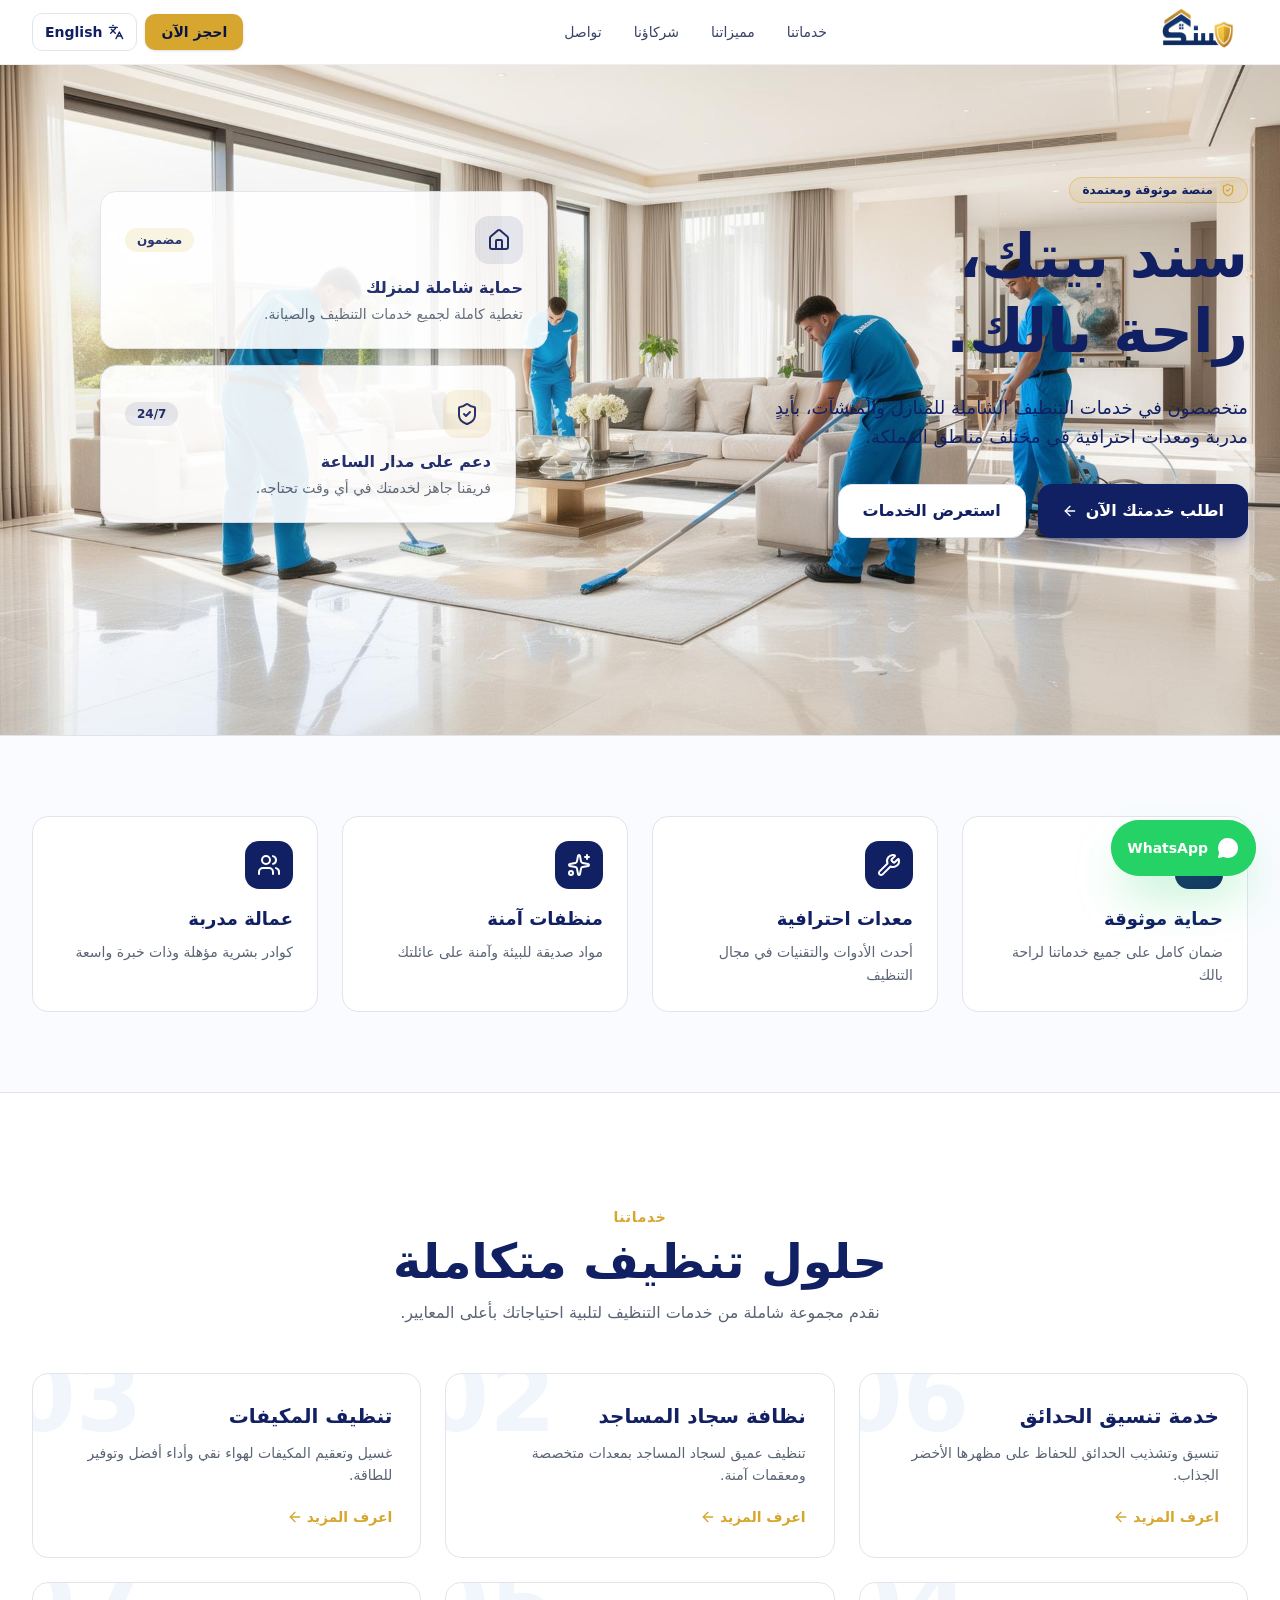
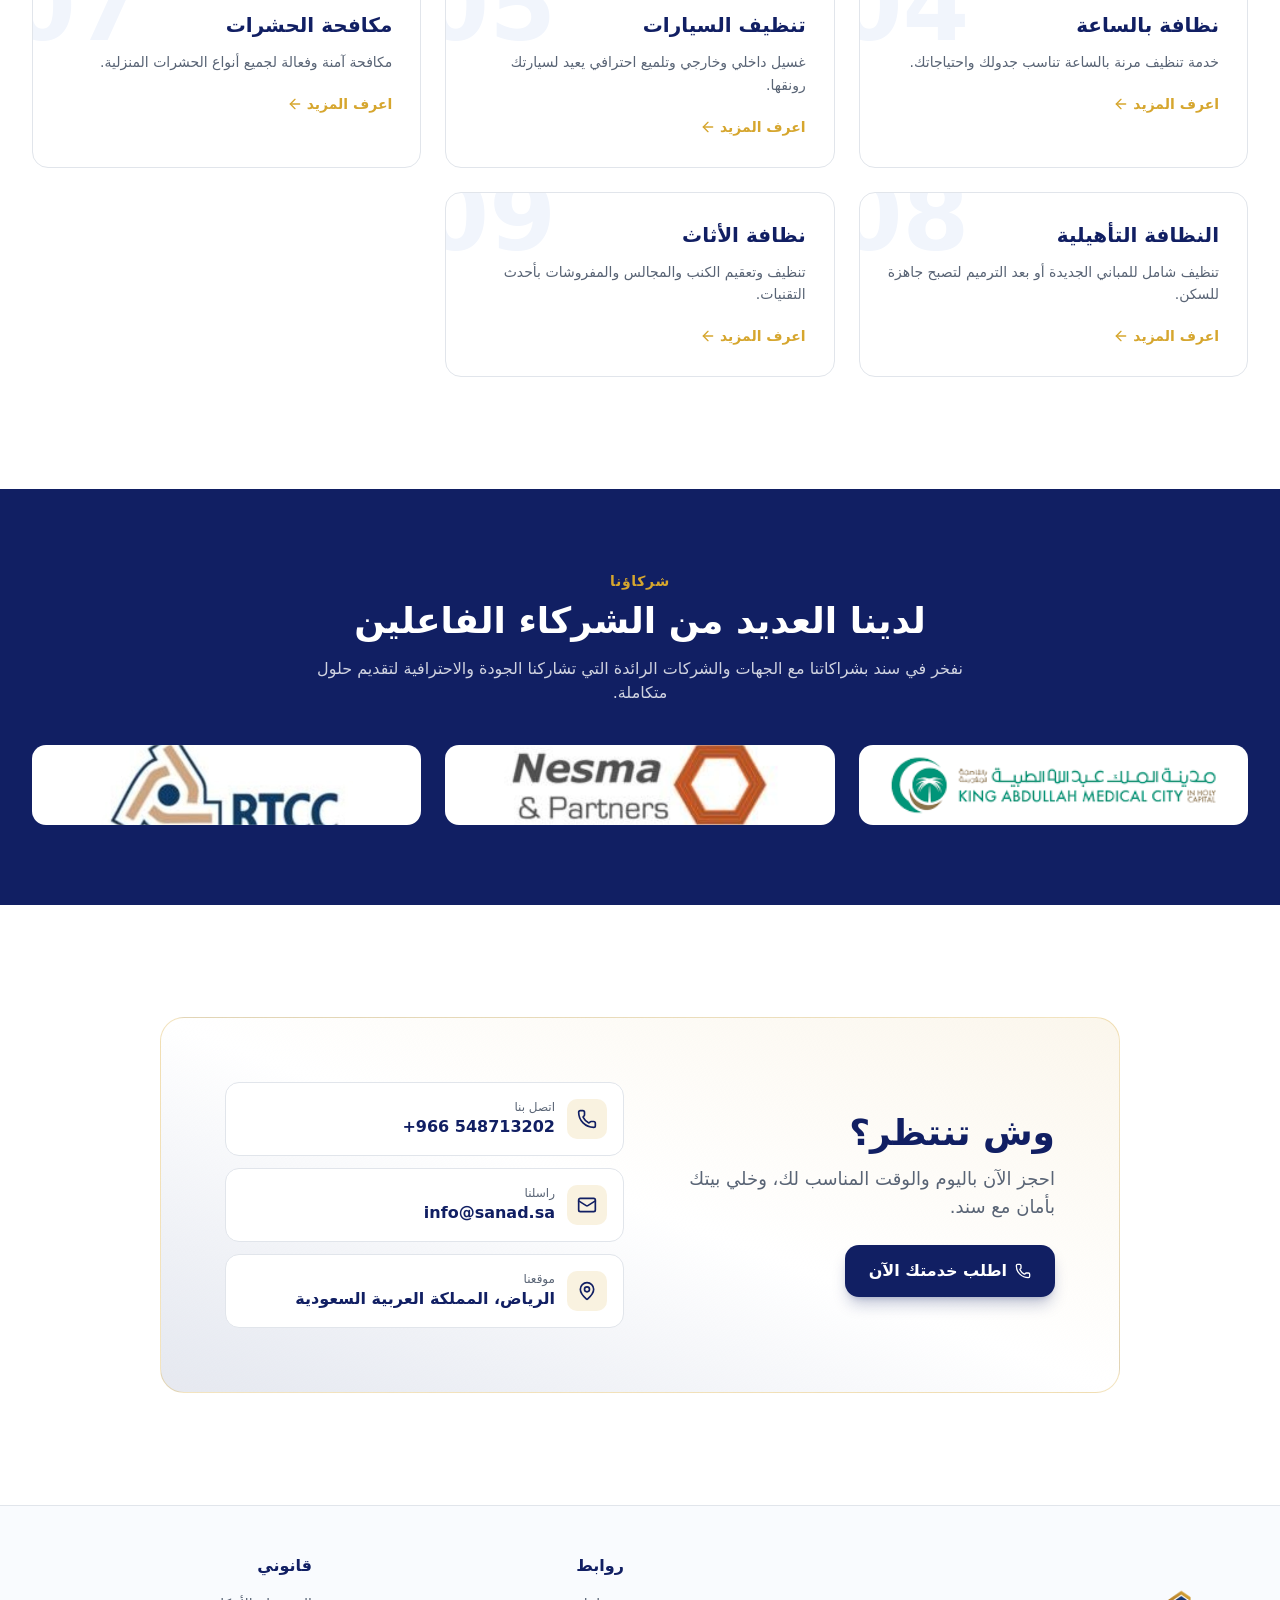
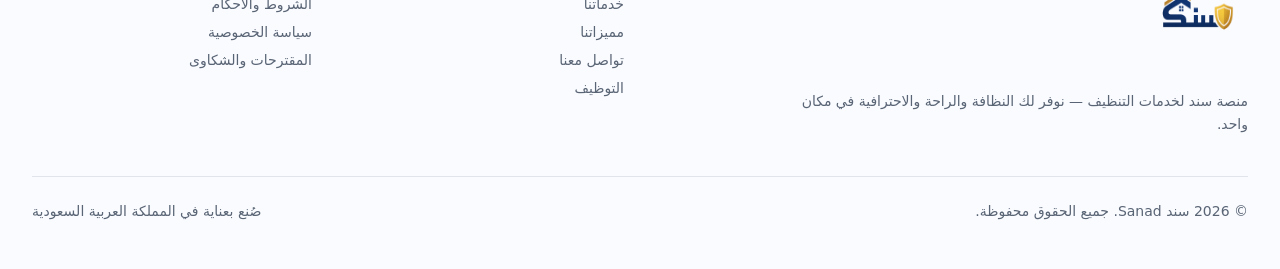
==== commit 8b9354a8: "Update HTML files and add service/hero images" ====
--- a/index-en.html
+++ b/index-en.html
@@ -1,5 +1,6 @@
 <!DOCTYPE html>
 <html lang="ar" dir="rtl" data-tsd-source="assets/__root-3e9cccdb.tsx:116:5">
+
 <head data-tsd-source="assets/__root-3e9cccdb.tsx:118:7">
     <meta charset="utf-8">
     <meta name="viewport" content="width=device-width, initial-scale=1">
@@ -19,7 +20,41 @@
         body[data-lang="ar"] .lang-en { display: none; }
         body[data-lang="en"] .lang-ar { display: none; }
     </style>
+
+    <!-- Meta Pixel Code -->
+<script>
+!function(f,b,e,v,n,t,s)
+{if(f.fbq)return;n=f.fbq=function(){n.callMethod?
+n.callMethod.apply(n,arguments):n.queue.push(arguments)};
+if(!f._fbq)f._fbq=n;n.push=n;n.loaded=!0;n.version='2.0';
+n.queue=[];t=b.createElement(e);t.async=!0;
+t.src=v;s=b.getElementsByTagName(e)[0];
+s.parentNode.insertBefore(t,s)}(window, document,'script',
+'https://connect.facebook.net/en_US/fbevents.js');
+fbq('init', '1604035391293971');
+fbq('track', 'PageView');
+</script>
+<noscript><img height="1" width="1" style="display:none"
+src="https://www.facebook.com/tr?id=1604035391293971&ev=PageView&noscript=1"
+/></noscript>
+<!-- End Meta Pixel Code -->
+
+<!-- TikTok Pixel Code Start -->
+<script>
+!function (w, d, t) {
+    w.TiktokAnalyticsObject=t;var ttq=w[t]=w[t]||[];ttq.methods=["page","track","identify","instances","debug","on","off","once","ready","alias","group","enableCookie","disableCookie","holdConsent","revokeConsent","grantConsent"],ttq.setAndDefer=function(t,e){t[e]=function(){t.push([e].concat(Array.prototype.slice.call(arguments,0)))}};for(var i=0;i<ttq.methods.length;i++)ttq.setAndDefer(ttq,ttq.methods[i]);ttq.instance=function(t){for(
+var e=ttq._i[t]||[],n=0;n<ttq.methods.length;n++)ttq.setAndDefer(e,ttq.methods[n]);return e},ttq.load=function(e,n){var r="https://analytics.tiktok.com/i18n/pixel/events.js",o=n&&n.partner;ttq._i=ttq._i||{},ttq._i[e]=[],ttq._i[e]._u=r,ttq._t=ttq._t||{},ttq._t[e]=+new Date,ttq._o=ttq._o||{},ttq._o[e]=n||{};n=document.createElement("script")
+;n.type="text/javascript",n.async=!0,n.src=r+"?sdkid="+e+"&lib="+t;e=document.getElementsByTagName("script")[0];e.parentNode.insertBefore(n,e)};
+
+
+    ttq.load('D9GEBHBC77U67C7IKEJ0');
+    ttq.page();
+}(window, document, 'ttq');
+</script>
+<!-- TikTok Pixel Code End -->
+
 </head>
+
 <body data-lang="ar" data-tsd-source="assets/__root-3e9cccdb.tsx:121:7">
     <!--$-->
     <div class="min-h-screen bg-background text-foreground" dir="rtl" data-tsd-source="assets/index-b7a8ec6f.tsx:194:10">
@@ -227,15 +262,16 @@
                 </div>
                 <div class="grid gap-6 md:grid-cols-2 lg:grid-cols-3" data-tsd-source="assets/index-b7a8ec6f.tsx:306:11">
 
-                    <!-- Service 01 -->
-                    <div class="relative overflow-hidden rounded-2xl border border-border bg-card p-7 transition hover:shadow-xl" data-tsd-source="assets/index-b7a8ec6f.tsx:307:39">
-                        <div class="absolute -end-6 -top-6 text-8xl font-black text-secondary" data-tsd-source="assets/index-b7a8ec6f.tsx:308:17">01</div>
-                        <div class="relative" data-tsd-source="assets/index-b7a8ec6f.tsx:311:17">
-                            <h3 class="text-xl font-bold text-primary" data-tsd-source="assets/index-b7a8ec6f.tsx:312:19">
-                                <span class="lang-ar">تنظيف الملابس</span><span class="lang-en">Laundry Cleaning</span>
-                            </h3>
-                            <p class="mt-3 text-sm leading-relaxed text-muted-foreground" data-tsd-source="assets/index-b7a8ec6f.tsx:313:19">
-                                <span class="lang-ar">غسيل وكوي احترافي لملابسك مع عناية فائقة بالأقمشة.</span><span class="lang-en">Professional washing and ironing for your clothes with utmost fabric care.</span>
+
+                    <!-- Service 06 -->
+                    <div class="relative overflow-hidden rounded-2xl border border-border bg-card p-7 transition hover:shadow-xl" data-tsd-source="assets/index-b7a8ec6f.tsx:307:39">
+                        <div class="absolute -end-6 -top-6 text-8xl font-black text-secondary" data-tsd-source="assets/index-b7a8ec6f.tsx:308:17">06</div>
+                        <div class="relative" data-tsd-source="assets/index-b7a8ec6f.tsx:311:17">
+                            <h3 class="text-xl font-bold text-primary" data-tsd-source="assets/index-b7a8ec6f.tsx:312:19">
+                                <span class="lang-ar">خدمة تنسيق الحدائق</span><span class="lang-en">Garden Landscaping</span>
+                            </h3>
+                            <p class="mt-3 text-sm leading-relaxed text-muted-foreground" data-tsd-source="assets/index-b7a8ec6f.tsx:313:19">
+                                <span class="lang-ar">تنسيق وتشذيب الحدائق للحفاظ على مظهرها الأخضر الجذاب.</span><span class="lang-en">Garden arrangement and trimming to maintain their attractive green appearance.</span>
                             </p>
                             <div class="mt-5 inline-flex items-center gap-1 text-sm font-bold text-gold" data-tsd-source="assets/index-b7a8ec6f.tsx:314:19">
                                 <span class="lang-ar">اعرف المزيد</span><span class="lang-en">Learn More</span>
@@ -327,25 +363,7 @@
                         </div>
                     </div>
 
-                    <!-- Service 06 -->
-                    <div class="relative overflow-hidden rounded-2xl border border-border bg-card p-7 transition hover:shadow-xl" data-tsd-source="assets/index-b7a8ec6f.tsx:307:39">
-                        <div class="absolute -end-6 -top-6 text-8xl font-black text-secondary" data-tsd-source="assets/index-b7a8ec6f.tsx:308:17">06</div>
-                        <div class="relative" data-tsd-source="assets/index-b7a8ec6f.tsx:311:17">
-                            <h3 class="text-xl font-bold text-primary" data-tsd-source="assets/index-b7a8ec6f.tsx:312:19">
-                                <span class="lang-ar">خدمة تنسيق الحدائق</span><span class="lang-en">Garden Landscaping</span>
-                            </h3>
-                            <p class="mt-3 text-sm leading-relaxed text-muted-foreground" data-tsd-source="assets/index-b7a8ec6f.tsx:313:19">
-                                <span class="lang-ar">تنسيق وتشذيب الحدائق للحفاظ على مظهرها الأخضر الجذاب.</span><span class="lang-en">Garden arrangement and trimming to maintain their attractive green appearance.</span>
-                            </p>
-                            <div class="mt-5 inline-flex items-center gap-1 text-sm font-bold text-gold" data-tsd-source="assets/index-b7a8ec6f.tsx:314:19">
-                                <span class="lang-ar">اعرف المزيد</span><span class="lang-en">Learn More</span>
-                                <svg xmlns="http://www.w3.org/2000/svg" width="24" height="24" viewBox="0 0 24 24" fill="none" stroke="currentColor" stroke-width="2" stroke-linecap="round" stroke-linejoin="round" class="lucide lucide-arrow-left h-4 w-4" aria-hidden="true" data-tsd-source="assets/index-b7a8ec6f.tsx:315:35">
-                                    <path d="m12 19-7-7 7-7"></path>
-                                    <path d="M19 12H5"></path>
-                                </svg>
-                            </div>
-                        </div>
-                    </div>
+                    
 
                     <!-- Service 07 -->
                     <div class="relative overflow-hidden rounded-2xl border border-border bg-card p-7 transition hover:shadow-xl" data-tsd-source="assets/index-b7a8ec6f.tsx:307:39">
